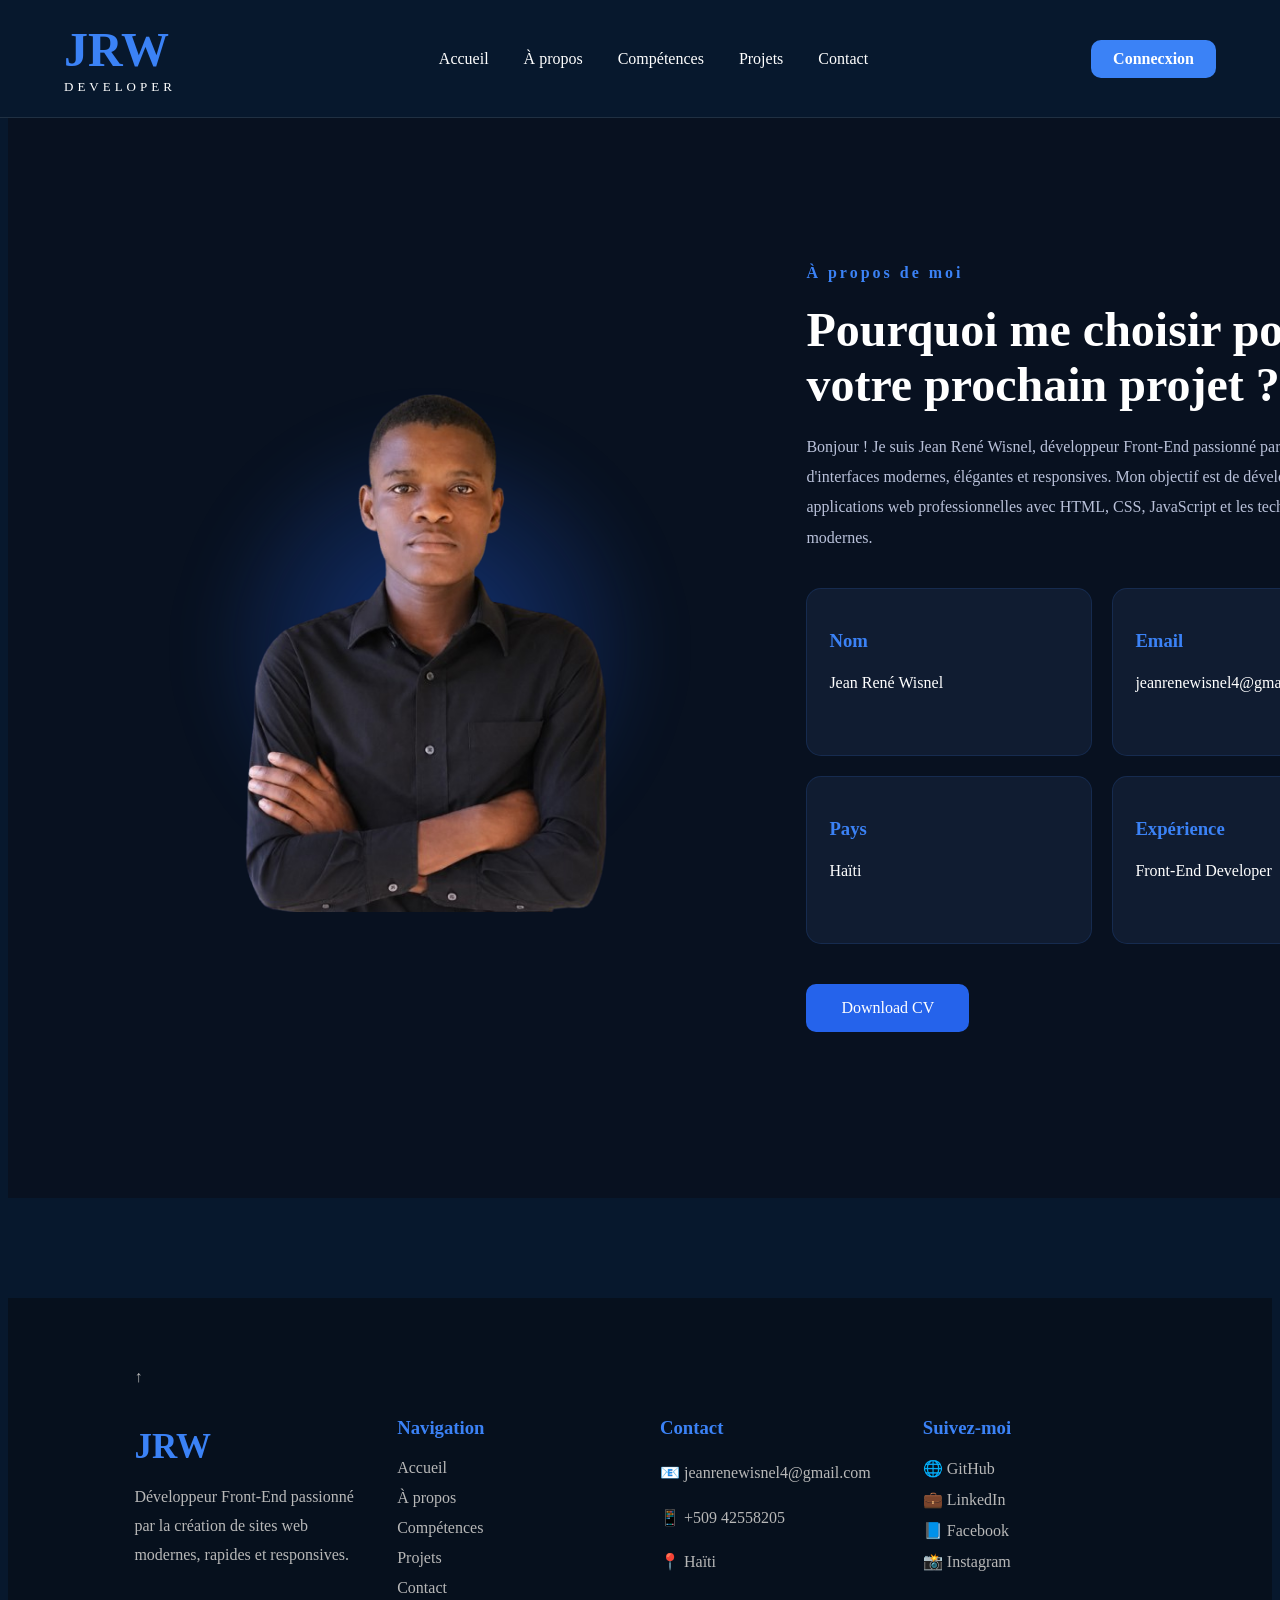
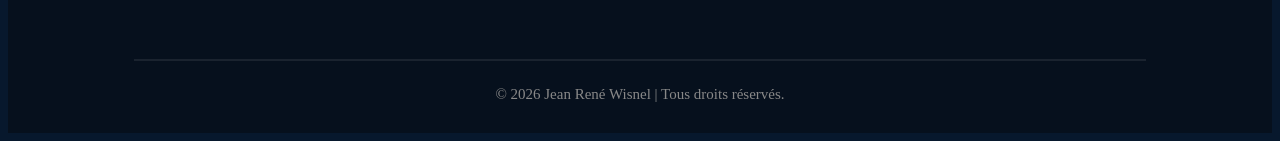
==== about.html @ 9608a63c "Initial commit" ====
<!DOCTYPE html>
<html lang="en">
<head>
    <meta charset="UTF-8">
    <meta name="viewport" content="width=device-width, initial-scale=1.0">
    <link rel="stylesheet" href="style.css">
    <title>À propos</title>
</head>
<body>
<header>
    <nav class="navbar">

        <div class="logo">
            <h1>JRW</h1>
            <span>DEVELOPER</span>
        </div>

        <ul class="nav-links">
            <li><a href="index.html">Accueil</a></li>
            <li><a href="about.html">À propos</a></li>
            <li><a href="skills.html">Compétences</a></li>
            <li><a href="projects.html">Projets</a></li>
            <li><a href="contact.html">Contact</a></li>
        </ul>

        <div class="nav-right">
            <a href="login.html" class="login-btn">
                Connecxion
            </a>
        </div>

    </nav>
</header>

    <section class="about" id="about">

    <div class="about-img">

        <div class="about-circle"></div>

        <img src="jre.png" alt="Jean René Wisnel">

    </div>

    <div class="about-content">

        <span class="subtitle">À propos de moi</span>

        <h2>Pourquoi me choisir pour votre prochain projet ?</h2>

        <p>
            Bonjour ! Je suis Jean René Wisnel, développeur Front-End
            passionné par la création d'interfaces modernes, élégantes et
            responsives. Mon objectif est de développer des applications web
            professionnelles avec HTML, CSS, JavaScript et les technologies
            modernes.
        </p>

        <div class="about-grid">

            <div class="box">
                <h3>Nom</h3>
                <p>Jean René Wisnel</p>
            </div>

            <div class="box">
                <h3>Email</h3>
                <p>jeanrenewisnel4@gmail.com</p>
            </div>

            <div class="box">
                <h3>Pays</h3>
                <p>Haïti</p>
            </div>

            <div class="box">
                <h3>Expérience</h3>
                <p>Front-End Developer</p>
            </div>

        </div>

        <a href="JRWcv.pdf" class="about-btn">
            Download CV
        </a>

    </div>

</section>

<footer class="footer">
  <a href="#top" class="back-to-top">↑</a>


    <div class="footer-container">

        <div class="footer-logo">
            <h2>JRW</h2>
            <p>Développeur Front-End passionné par la création de sites web modernes, rapides et responsives.</p>
        </div>

        <div class="footer-links">
            <h3>Navigation</h3>
            <a href="index.html">Accueil</a>
            <a href="about.html">À propos</a>
            <a href="skills.html">Compétences</a>
            <a href="projects.html">Projets</a>
            <a href="contact.html">Contact</a>
        </div>

        <div class="footer-contact">
            <h3>Contact</h3>
            <p>📧 jeanrenewisnel4@gmail.com</p>
            <p>📱 +509 42558205</p>
            <p>📍 Haïti</p>
        </div>

        <div class="footer-social">
            <h3>Suivez-moi</h3>

            <a href="#">🌐 GitHub</a>
            <a href="#">💼 LinkedIn</a>
            <a href="#">📘 Facebook</a>
            <a href="#">📸 Instagram</a>

        </div>

    </div>

    <hr>

    <div class="copyright">
        © 2026 Jean René Wisnel | Tous droits réservés.
    </div>

</footer>
</body>
</html>
---- style.css ----
body{
    padding-top:90px;
    background: #07182d;
}

header{
    width:100%;
    position:fixed;
    top:0;
    left:0;
    background:#07182d;
    z-index:1000;
    border-bottom:1px solid rgba(255,255,255,.1);
}


.navbar{
    width:90%;
    margin:auto;
    display:flex;
    justify-content:space-between;
    align-items:center;
    padding:22px 0;
}

.nav-links{
    gap:45px;
}

.theme-btn{
    color: none;
    background: none;
    border-radius: none;
    border: none;
}

.login-btn{
    padding:12px 28px;
    border-radius:12px;
    font-weight:600;
}

.logo h1{
    color: #3B82F6;
    font-size: 48px;
    margin: 0;

}
.logo span{
    color:#fff;
    font-size:13px;
    letter-spacing:4px;
}

.nav-links{
    display:flex;
    list-style:none;
    gap:35px;
}

.nav-links a{
    color:white;
    text-decoration:none;
    transition:.3s;
    font-weight:500;
}

.nav-links a:hover,
.nav-links .active{
    color:#00bfff;
}

.nav-right{
    display:flex;
    align-items:center;
    gap:20px;
    color: white;
}


.login-btn{
    background:#3B82F6;
    color:white;
    text-decoration:none;
    padding:10px 22px;
    border-radius:10px;
    transition:.3s;
}

.login-btn:hover{
    background:#009dff;
}


.hero{
    display:flex;
    justify-content:space-between;
    align-items:center;
    gap:60px;
    padding:70px 8%;
    min-height:90vh;
}

.hero-text{
    flex:1;
}

.badge{
    display:inline-block;
    padding:10px 20px;
    border:2px solid #3b82f6;
    border-radius:30px;
    color:#3B82F6;
    margin-bottom:20px;
}

.hero h1{
    font-size:60px;
    margin-bottom:15px;
    color: white;
}

.hero h1 span{
    color:#3B82F6;
}

.hero h2{
    color:#3B82F6;
    margin-bottom:20px;
}

.hero p{
    color:#ccc;
    line-height:1.8;
    max-width:500px;
    margin-bottom:30px;
}

.hero-buttons{
    display:flex;
    gap:20px;
}

.btn-primary,
.btn-secondary{
    text-decoration:none;
    padding:14px 28px;
    border-radius:10px;
    transition:.3s;
}

.btn-primary{
    background:#3B82F6;
    color:#000;
}

.btn-primary:hover{
    transform:translateY(-3px);
}

.btn-secondary{
    border:2px solid #3B82F6;
    color:#3B82F6;
}

.btn-secondary:hover{
    background:#3B82F6;
    color:#000;
}

.hero-image{
    position: relative;
    width: 450px;
    height: 500px;
    display: flex;
    justify-content: center;
    align-items: center;
}

.circle{
    position: absolute;
    width: 380px;
    height: 380px;
    border-radius: 50%;
    background: radial-gradient(circle,
        #3b82f6 0%,
        #2563eb 43%,
        #1d4ed8 40%,
        transparent 100%);
    box-shadow: 0 0 80px rgba(59,130,246,.8);
    z-index: 0;
}

.hero-image img{
    width: 350px;
    position: relative;
    z-index: 1;
}

.hero-image img{
    border-top: none;
    border-left: none;
    border-right: none;
    border-bottom-radius: 5px solid #3b82f6;
}


.footer{
    background:#06101d;
    margin-top:100px;
    padding:70px 10% 30px;
    color:white;
}

.footer-container{
    display:grid;
    grid-template-columns:repeat(4,1fr);
    gap:40px;
}

.footer h2{
    color:#3B82F6;
    font-size:35px;
    margin-bottom:15px;
}

.footer h3{
    color:#3B82F6;
    margin-bottom:20px;
}

.footer p{
    color:#b8b8b8;
    line-height:1.8;
}

.footer a{
    display:block;
    color:#b8b8b8;
    text-decoration:none;
    margin-bottom:12px;
    transition:.3s;
}

.footer a:hover{
    color:#3B82F6;
    padding-left:8px;
}

.footer hr{
    margin:50px 0 25px;
    border:1px solid rgba(255,255,255,.08);
}

.copyright{
    text-align:center;
    color:#888;
    font-size:15px;
}

html{
    scroll-behavior: smooth;
}
html{
    scroll-behavior: smooth;
}

.back-top{
    position: fixed;
    bottom: 30px;
    right: 30px;
    width: 60px;
    height: 60px;
    border-radius: 50%;
    background: #2563eb;
    border: 4px solid rgba(255,255,255,.25);

    display: flex;
    justify-content: center;
    align-items: center;

    text-decoration: none;
    color: #fff;
    font-size: 26px;

    transition: .3s ease;
}

.back-top:hover{
    transform: translateY(-6px) scale(1.08);
    background: #3b82f6;
}

.back-top i{
    color: #fff;
    position: relative;
    top: 15px;
    left: 18px;
}

.back-top::before{
    content: "";
    position: absolute;
    width: 72px;
    height: 72px;
    border-radius: 50%;
    background: rgba(59,130,246,.15);
    z-index: -1;
}


/* BALISE APROPOS */
.about{
    width:100%;
    min-height:100vh;
    padding:100px 10%;
    display:flex;
    justify-content:space-between;
    align-items:center;
    gap:80px;
    background:#081120;
}

.about-img{
    flex:1;
    position:relative;
    display:flex;
    justify-content:center;
    align-items:center;
}

.about-circle{
    position:absolute;
    width:420px;
    height:420px;
    border-radius:50%;
    background:radial-gradient(circle,
    rgba(37,99,235,.45)0%,
    rgba(37,99,235,.18)45%,
    transparent 80%);
    filter:blur(30px);
}

.about-img img{
    width:380px;
    position:relative;
    z-index:2;
    border-radius:20px;
}

.about-content{
    flex:1;
}

.subtitle{
    color:#3B82F6;
    letter-spacing:3px;
    font-weight:bold;
}

.about-content h2{
    font-size:48px;
    color:white;
    margin:20px 0;
}

.about-content p{
    color:#b9c1d9;
    line-height:1.9;
    margin-bottom:35px;
}

.about-grid{
    display:grid;
    grid-template-columns:repeat(2,1fr);
    gap:20px;
    margin-bottom:40px;
}

.box{
    background:#101c31;
    padding:22px;
    border-radius:15px;
    transition:.4s;
    border:1px solid rgba(59,130,246,.15);
}

.box:hover{
    transform:translateY(-8px);
    border-color:#3B82F6;
    box-shadow:0 15px 35px rgba(59,130,246,.25);
}

.box h3{
    color:#3B82F6;
    margin-bottom:8px;
}

.box p{
    color:white;
}

.about-btn{
    display:inline-block;
    padding:15px 35px;
    background:#2563EB;
    color:white;
    text-decoration:none;
    border-radius:10px;
    transition:.3s;
}

.about-btn:hover{
    background:#3B82F6;
    transform:translateY(-5px);
}


/* section competences */
.skills{
    padding:120px 10%;
    background:#07182d;
}

.skills-heading{
    text-align:center;
    margin-bottom:70px;
}

.skills-heading span{
    color:#3B82F6;
    letter-spacing:3px;
    font-weight:700;
}

.skills-heading h2{
    color:#fff;
    font-size:50px;
    margin:15px 0;
}

.skills-heading p{
    color:#b7bfd4;
    max-width:650px;
    margin:auto;
    line-height:1.8;
}

.skills-content{
    display:grid;
    grid-template-columns:1fr 1fr;
    gap:60px;
}

.skill{
    margin-bottom:35px;
}

.skill-info{
    display:flex;
    justify-content:space-between;
    color:white;
    margin-bottom:12px;
    font-weight:600;
}

.bar{
    width:100%;
    height:12px;
    background:#16243d;
    border-radius:30px;
    overflow:hidden;
}

.progress{
    height:100%;
    border-radius:30px;
    background:linear-gradient(90deg,#2563EB,#3B82F6,#60A5FA);
}

.html{
    width:95%;
}

.css{
    width:90%;
}

.js{
    width:15%;
}

.git{
    width:70%;
}

.skills-right{
    display:grid;
    grid-template-columns:repeat(2,1fr);
    gap:25px;
}

.card{
    background:#101c31;
    padding:30px;
    border-radius:20px;
    transition:.4s;
    border:1px solid rgba(59,130,246,.15);
}

.card:hover{
    transform:translateY(-10px);
    border-color:#3B82F6;
    box-shadow:0 20px 40px rgba(59,130,246,.25);
}

.card h3{
    font-size:40px;
    color:#3B82F6;
    margin-bottom:15px;
}

.card h4{
    color:white;
    margin-bottom:15px;
}

.card p{
    color:#b7bfd4;
    line-height:1.8;
}

/* section projets */

.projects{
    padding:120px 10%;
    background:#081120;
}

.projects-title{
    text-align:center;
    margin-bottom:70px;
}

.projects-title span{
    color:#3B82F6;
    letter-spacing:3px;
    font-weight:bold;
}

.projects-title h2{
    font-size:50px;
    color:white;
    margin:15px 0;
}

.projects-title p{
    color:#b7bfd4;
    max-width:650px;
    margin:auto;
    line-height:1.8;
}

.projects-container{
    display:grid;
    grid-template-columns:repeat(auto-fit,minmax(330px,1fr));
    gap:35px;
}

.project-card{
    background:#101c31;
    border-radius:20px;
    overflow:hidden;
    transition:.4s;
    border:1px solid rgba(59,130,246,.15);
}

.project-card:hover{
    transform:translateY(-10px);
    box-shadow:0 20px 40px rgba(59,130,246,.25);
}

.project-card img{
    width:100%;
    height:220px;
    object-fit:cover;
}

.project-content{
    padding:25px;
}

.project-content h3{
    color:white;
    margin-bottom:15px;
}

.project-content p{
    color:#b7bfd4;
    line-height:1.8;
    margin-bottom:25px;
}

.buttons{
    display:flex;
    gap:15px;
}

.btn-view,
.btn-code{
    flex:1;
    text-align:center;
    text-decoration:none;
    padding:12px;
    border-radius:10px;
    transition:.3s;
}

.btn-view{
    background:#2563EB;
    color:white;
}

.btn-code{
    border:2px solid #2563EB;
    color:#3B82F6;
}

.btn-view:hover{
    background:#3B82F6;
}

.btn-code:hover{
    background:#2563EB;
    color:white;
}

/* section contact */
.contact{
    padding:120px 10%;
    background:#07182d;
}

.contact-title{
    text-align:center;
    margin-bottom:70px;
}

.contact-title span{
    color:#3B82F6;
    letter-spacing:3px;
    font-weight:bold;
}

.contact-title h2{
    font-size:50px;
    color:white;
    margin:15px 0;
}

.contact-title p{
    color:#b7bfd4;
}

.contact-container{
    display:grid;
    grid-template-columns:1fr 1fr;
    gap:60px;
}

.contact-info{
    background:#101c31;
    padding:40px;
    border-radius:20px;
}

.contact-info h3{
    color:white;
    margin-bottom:30px;
}

.info{
    margin-bottom:25px;
}

.info h4{
    color:#3B82F6;
    margin-bottom:8px;
}

.info p{
    color:#b7bfd4;
}

.socials{
    display:flex;
    gap:15px;
    flex-wrap:wrap;
    margin-top:30px;
}

.socials a{
    color:white;
    text-decoration:none;
    padding:10px 18px;
    background:#2563EB;
    border-radius:8px;
    transition:.3s;
}

.socials a:hover{
    background:#3B82F6;
}

.contact-form{
    background:#101c31;
    padding:40px;
    border-radius:20px;
}

.contact-form input,
.contact-form textarea{
    width:100%;
    margin-bottom:20px;
    padding:15px;
    background:#16243d;
    border:none;
    border-radius:10px;
    color:white;
    outline:none;
}

.contact-form input::placeholder,
.contact-form textarea::placeholder{
    color:#9ca3af;
}

.contact-form button{
    width:100%;
    padding:15px;
    background:#2563EB;
    border:none;
    border-radius:10px;
    color:white;
    font-size:16px;
    cursor:pointer;
    transition:.3s;
}

.contact-form button:hover{
    background:#3B82F6;
}
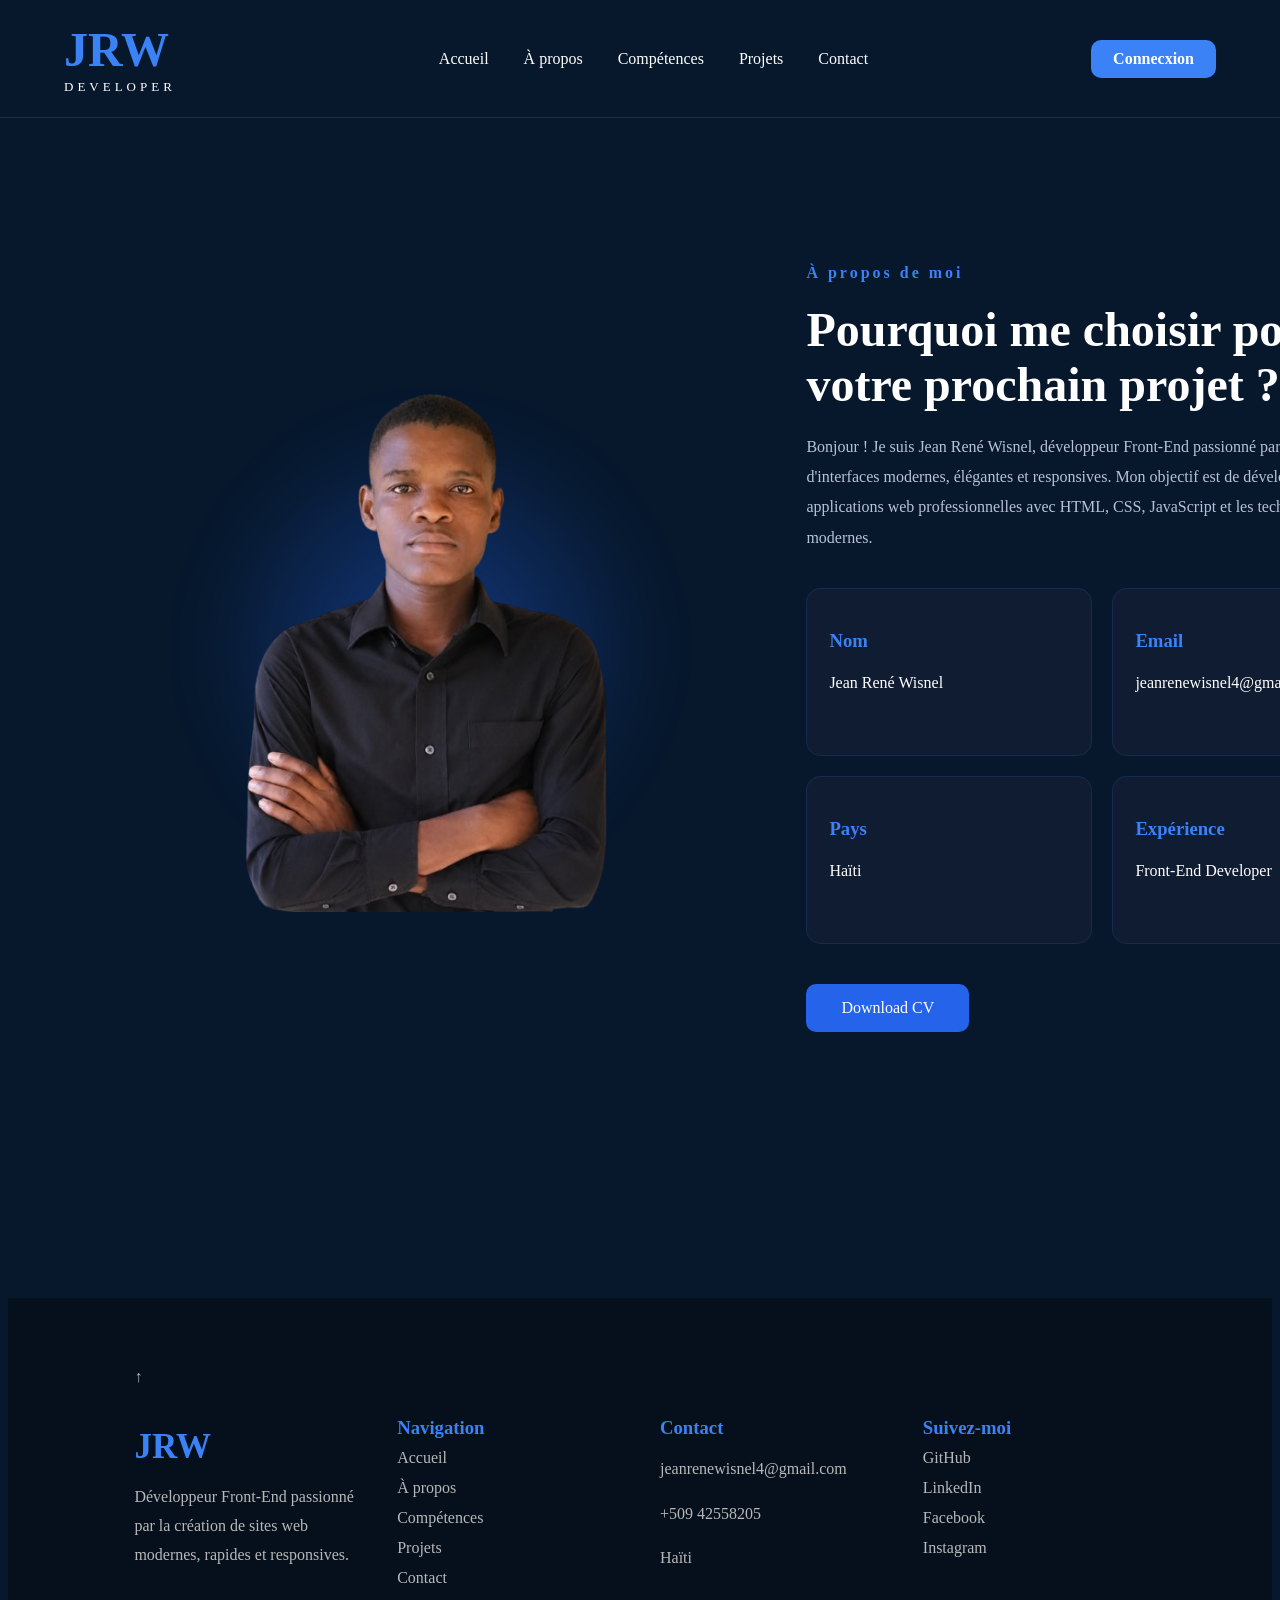
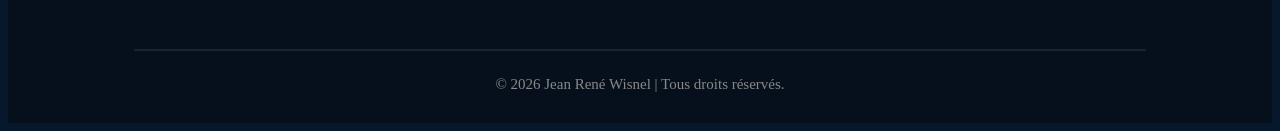
==== commit cfc230b6: "Update portfolio" ====
--- a/about.html
+++ b/about.html
@@ -110,18 +110,18 @@
 
         <div class="footer-contact">
             <h3>Contact</h3>
-            <p>📧 jeanrenewisnel4@gmail.com</p>
-            <p>📱 +509 42558205</p>
-            <p>📍 Haïti</p>
+            <p> jeanrenewisnel4@gmail.com</p>
+            <p> +509 42558205</p>
+            <p> Haïti</p>
         </div>
 
         <div class="footer-social">
             <h3>Suivez-moi</h3>
 
-            <a href="#">🌐 GitHub</a>
-            <a href="#">💼 LinkedIn</a>
-            <a href="#">📘 Facebook</a>
-            <a href="#">📸 Instagram</a>
+            <a href="#"> GitHub</a>
+            <a href="#"> LinkedIn</a>
+            <a href="#"> Facebook</a>
+            <a href="#"> Instagram</a>
 
         </div>
 
@@ -132,7 +132,6 @@
     <div class="copyright">
         © 2026 Jean René Wisnel | Tous droits réservés.
     </div>
-
 </footer>
 </body>
 </html>
--- a/style.css
+++ b/style.css
@@ -226,7 +226,7 @@
 
 .footer h3{
     color:#3B82F6;
-    margin-bottom:20px;
+    margin-bottom:10px;
 }
 
 .footer p{
@@ -318,7 +318,7 @@
     justify-content:space-between;
     align-items:center;
     gap:80px;
-    background:#081120;
+    background:none;
 }
 
 .about-img{
@@ -419,7 +419,7 @@
 /* section competences */
 .skills{
     padding:120px 10%;
-    background:#07182d;
+    background:none;
 }
 
 .skills-heading{
@@ -534,7 +534,7 @@
 
 .projects{
     padding:120px 10%;
-    background:#081120;
+    background:none;
 }
 
 .projects-title{
@@ -638,7 +638,7 @@
 /* section contact */
 .contact{
     padding:120px 10%;
-    background:#07182d;
+    background:none;
 }
 
 .contact-title{
@@ -669,7 +669,7 @@
 }
 
 .contact-info{
-    background:#101c31;
+    background: transparent;
     padding:40px;
     border-radius:20px;
 }
@@ -703,7 +703,7 @@
     color:white;
     text-decoration:none;
     padding:10px 18px;
-    background:#2563EB;
+    background:#3b82f6;
     border-radius:8px;
     transition:.3s;
 }
@@ -713,7 +713,7 @@
 }
 
 .contact-form{
-    background:#101c31;
+    background:transparent;
     padding:40px;
     border-radius:20px;
 }
@@ -749,4 +749,8 @@
 
 .contact-form button:hover{
     background:#3B82F6;
-}+}
+
+/* ========== RESPONSIVE MOBILE ========== */
+
+@media (max-width:768px)
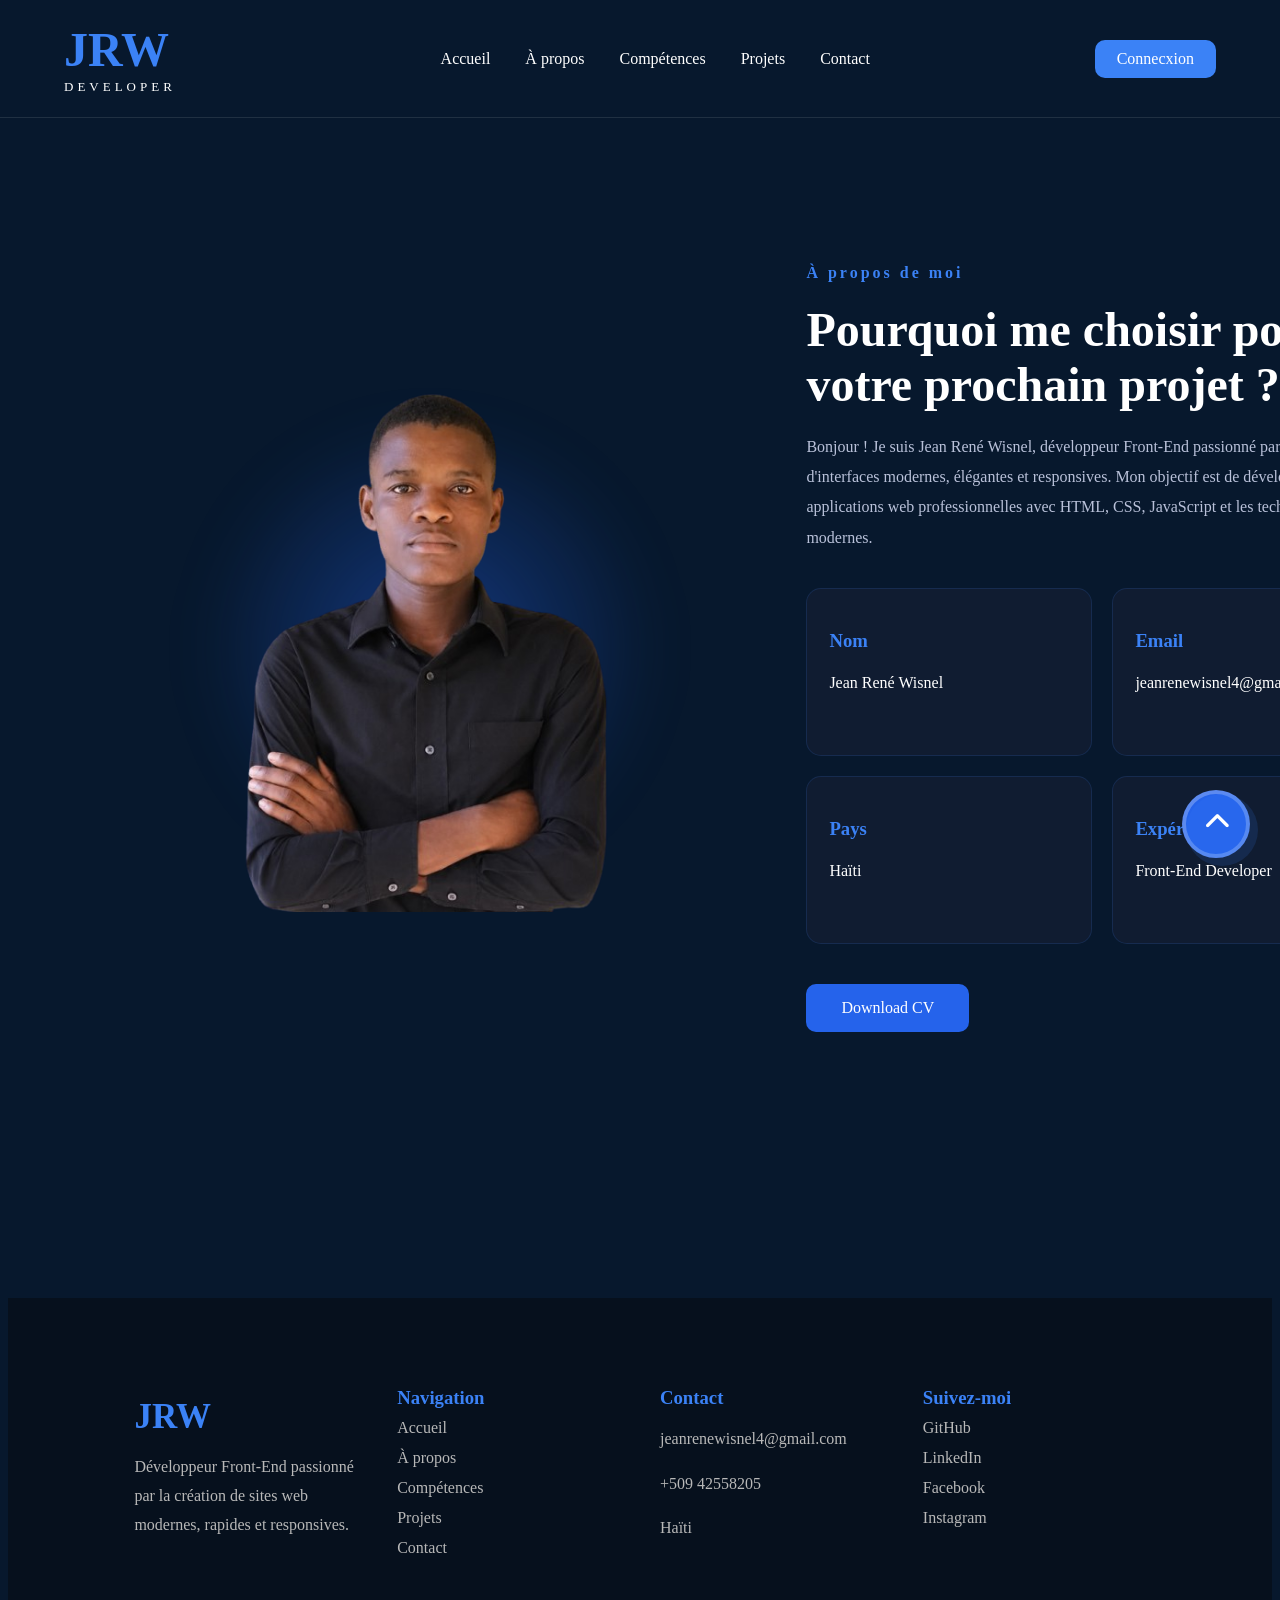
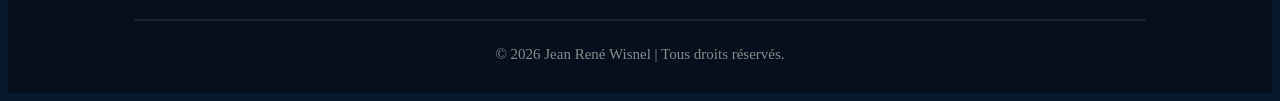
==== commit 6714b185: "Update JRW-portfolio" ====
--- a/about.html
+++ b/about.html
@@ -3,6 +3,7 @@
 <head>
     <meta charset="UTF-8">
     <meta name="viewport" content="width=device-width, initial-scale=1.0">
+    <link rel="stylesheet" href="https://cdnjs.cloudflare.com/ajax/libs/font-awesome/6.7.2/css/all.min.css">
     <link rel="stylesheet" href="style.css">
     <title>À propos</title>
 </head>
@@ -89,7 +90,9 @@
 </section>
 
 <footer class="footer">
-  <a href="#top" class="back-to-top">↑</a>
+  <a href="#top" class="back-top">
+    <i class="fa-solid fa-chevron-up"></i>
+</a>
 
 
     <div class="footer-container">
@@ -132,6 +135,7 @@
     <div class="copyright">
         © 2026 Jean René Wisnel | Tous droits réservés.
     </div>
+
 </footer>
 </body>
 </html>
--- a/style.css
+++ b/style.css
@@ -33,11 +33,12 @@
     border-radius: none;
     border: none;
 }
-
-.login-btn{
-    padding:12px 28px;
-    border-radius:12px;
-    font-weight:600;
+.theme-btn{
+    color: inherit;
+    background: none;
+    border: none;
+    border-radius: 0;
+    cursor: pointer;
 }
 
 .logo h1{
@@ -89,6 +90,13 @@
 
 .login-btn:hover{
     background:#009dff;
+}
+
+.menu-toggle{
+    display:none;
+    font-size:30px;
+    color:white;
+    cursor:pointer;
 }
 
 
@@ -115,7 +123,7 @@
 }
 
 .hero h1{
-    font-size:60px;
+    font-size:50px;
     margin-bottom:15px;
     color: white;
 }
@@ -201,9 +209,33 @@
     border-top: none;
     border-left: none;
     border-right: none;
-    border-bottom-radius: 5px solid #3b82f6;
-}
-
+    border-radius: 8px; solid #3b82f6;
+}
+
+.i-img{
+    color: orange;
+    position: relative;
+    bottom: 150px;
+    background: 0 0 0 0 rgba(13, 76, 185, 0.15);
+    font-size: auto;
+    width: 700px;
+    border-radius: 20px #3b82f6;
+    left: 880px;
+    padding: 30px;
+}
+
+.i-span{
+    text-align: center;
+    color: #3b82f6;
+     position: relative;
+    bottom: 190px;
+    background: 0 0 0 0 rgba(13, 76, 185, 0.15);
+    font-size: auto;
+    width: 700px;
+    border-radius: 20px #3b82f6;
+    left: 950px;
+    padding: 30px;
+}
 
 .footer{
     background:#06101d;
@@ -308,6 +340,230 @@
     z-index: -1;
 }
 
+@media (max-width:768px){
+
+    body{
+        padding-top:80px;
+    }
+
+    .navbar{
+        width:95%;
+        padding:18px 0;
+    }
+
+    .logo h1{
+        font-size:36px;
+    }
+
+    .logo span{
+        font-size:11px;
+        letter-spacing:2px;
+    }
+
+    .menu-toggle{
+        display:block;
+    }
+
+    .nav-links{
+        position:absolute;
+        top:80px;
+        left:0;
+        width:100%;
+        background:#07182d;
+
+        display:flex;
+        flex-direction:column;
+        align-items:center;
+        gap:20px;
+
+        padding:25px 0;
+
+        transform:translateY(-150%);
+        transition:.4s ease;
+    }
+
+    .nav-links.active{
+        transform:translateY(0);
+    }
+
+    .nav-right{
+        display:none;
+    }
+
+    .hero{
+        flex-direction:column-reverse;
+        text-align:center;
+        gap:40px;
+        padding:50px 20px;
+    }
+
+    .hero h1{
+        font-size:42px;
+    }
+
+    .hero h2{
+        font-size:24px;
+    }
+
+    .hero p{
+        max-width:100%;
+    }
+
+    .hero-buttons{
+        justify-content:center;
+        flex-wrap:wrap;
+    }
+
+    .hero-image{
+        width:100%;
+        height:auto;
+    }
+
+    .circle{
+        width:300px;
+        height:300px;
+    }
+
+    .hero-image img{
+        width:260px;
+    }
+
+    .footer-container{
+        grid-template-columns:1fr 1fr;
+        gap:30px;
+    }
+
+html{
+    scroll-behavior: smooth;
+}
+
+.back-top{
+    position: fixed;
+    bottom: 20px;
+    right: 20px;
+    width: 30px;
+    height: 30px;
+    border-radius: 50%;
+    background: #2563eb;
+    border: 4px solid rgba(255,255,255,.25);
+
+    display: flex;
+    justify-content: center;
+    align-items: center;
+
+    text-decoration: none;
+    color: #fff;
+    font-size: 20px;
+    transition: .3s ease;
+}
+
+.back-top:hover{
+    transform: translate Y(-6px) scale(1.08);
+    background: #3b82f6;
+
+}
+
+.back-top i{
+    color: #fff;
+}
+
+.back-top::before{
+    content: "";
+    position: absolute;
+    width: 72px;
+    height: 72px;
+    border-radius: 50%;
+    z-index: -1;
+}
+
+}
+
+@media (max-width:480px){
+
+    body{
+        padding-top:75px;
+    }
+
+    .navbar{
+        width:95%;
+    }
+
+    .logo h1{
+        font-size:30px;
+    }
+
+    .logo span{
+        font-size:10px;
+        letter-spacing:1px;
+    }
+
+    .hero{
+        padding:40px 15px;
+    }
+
+    .badge{
+        padding:8px 16px;
+        font-size:14px;
+    }
+
+    .hero h1{
+        font-size:30px;
+        line-height:1.3;
+    }
+
+    .hero h2{
+        font-size:20px;
+    }
+
+    .hero p{
+        font-size:15px;
+    }
+
+    .hero-buttons{
+        flex-direction:column;
+        gap:15px;
+    }
+
+    .btn-primary,
+    .btn-secondary{
+        width:100%;
+        text-align:center;
+    }
+
+    .circle{
+        width:220px;
+        height:220px;
+    }
+
+    .hero-image img{
+        width:200px;
+    }
+
+    .footer{
+        padding:50px 20px 20px;
+    }
+
+    .footer-container{
+        grid-template-columns:1fr;
+        text-align:center;
+    }
+
+    .footer h2{
+        font-size:28px;
+    }
+
+    .back-top{
+        width:45px;
+        height:45px;
+    }
+
+    .back-top i{
+        top:8px;
+        left:11px;
+        font-size:20px;
+    }
+
+}
 
 /* BALISE APROPOS */
 .about{
@@ -415,6 +671,102 @@
     transform:translateY(-5px);
 }
 
+@media (max-width:768px){
+
+    .about{
+        flex-direction: column;
+        text-align: center;
+        gap: 50px;
+        padding: 80px 20px;
+    }
+
+    .about-img{
+        width: 100%;
+    }
+
+    .about-circle{
+        width: 320px;
+        height: 320px;
+    }
+
+    .about-img img{
+        width: 280px;
+    }
+
+    .about-content{
+        width: 100%;
+    }
+
+    .about-content h2{
+        font-size: 36px;
+    }
+
+    .about-content p{
+        font-size: 16px;
+        line-height: 1.8;
+    }
+
+    .about-grid{
+        grid-template-columns: 1fr;
+        gap: 20px;
+    }
+
+    .about-btn{
+        display: inline-block;
+        width: auto;
+    }
+
+}
+
+@media (max-width:480px){
+
+    .about{
+        padding: 60px 15px;
+        gap: 40px;
+    }
+
+    .subtitle{
+        font-size: 14px;
+        letter-spacing: 2px;
+    }
+
+    .about-content h2{
+        font-size: 28px;
+    }
+
+    .about-content p{
+        font-size: 15px;
+    }
+
+    .about-circle{
+        width: 240px;
+        height: 240px;
+    }
+
+    .about-img img{
+        width: 200px;
+    }
+
+    .box{
+        padding: 18px;
+    }
+
+    .box h3{
+        font-size: 18px;
+    }
+
+    .box p{
+        font-size: 14px;
+    }
+
+    .about-btn{
+        width: 100%;
+        text-align: center;
+        padding: 14px;
+    }
+
+}
+
 
 /* section competences */
 .skills{
@@ -471,11 +823,11 @@
     border-radius:30px;
     overflow:hidden;
 }
-
 .progress{
     height:100%;
     border-radius:30px;
     background:linear-gradient(90deg,#2563EB,#3B82F6,#60A5FA);
+    transition:width 1.5s ease;
 }
 
 .html{
@@ -504,8 +856,8 @@
     background:#101c31;
     padding:30px;
     border-radius:20px;
-    transition:.4s;
     border:1px solid rgba(59,130,246,.15);
+    transition:transform .4s ease, box-shadow .4s ease, border-color .4s ease;
 }
 
 .card:hover{
@@ -528,6 +880,105 @@
 .card p{
     color:#b7bfd4;
     line-height:1.8;
+}
+
+@media (max-width:768px){
+
+    .skills{
+        padding:80px 20px;
+    }
+
+    .skills-heading{
+        margin-bottom:50px;
+    }
+
+    .skills-heading h2{
+        font-size:36px;
+    }
+
+    .skills-heading p{
+        font-size:16px;
+    }
+
+    .skills-content{
+        grid-template-columns:1fr;
+        gap:50px;
+    }
+
+    .skills-right{
+        grid-template-columns:1fr 1fr;
+        gap:20px;
+    }
+
+    .card{
+        padding:25px;
+    }
+
+    .card h3{
+        font-size:32px;
+    }
+
+}
+
+@media (max-width:480px){
+
+    .skills{
+        padding:60px 15px;
+    }
+
+    .skills-heading h2{
+        font-size:28px;
+    }
+
+    .skills-heading span{
+        font-size:14px;
+        letter-spacing:2px;
+    }
+
+    .skills-heading p{
+        font-size:15px;
+    }
+
+    .skills-content{
+        grid-template-columns:1fr;
+        gap:40px;
+    }
+
+    .skill{
+        margin-bottom:25px;
+    }
+
+    .skill-info{
+        font-size:14px;
+    }
+
+    .bar{
+        height:10px;
+    }
+
+    .skills-right{
+        grid-template-columns:1fr;
+        gap:20px;
+    }
+
+    .card{
+        padding:20px;
+        text-align:center;
+    }
+
+    .card h3{
+        font-size:28px;
+    }
+
+    .card h4{
+        font-size:18px;
+    }
+
+    .card p{
+        font-size:14px;
+        line-height:1.7;
+    }
+
 }
 
 /* section projets */
@@ -635,6 +1086,105 @@
     color:white;
 }
 
+@media (max-width:768px){
+
+    .projects{
+        padding:80px 20px;
+    }
+
+    .projects-title{
+        margin-bottom:50px;
+    }
+
+    .projects-title h2{
+        font-size:36px;
+    }
+
+    .projects-title p{
+        font-size:16px;
+    }
+
+    .projects-container{
+        grid-template-columns:repeat(auto-fit,minmax(280px,1fr));
+        gap:25px;
+    }
+
+    .project-card img{
+        height:200px;
+    }
+
+    .project-content{
+        padding:20px;
+    }
+
+    .project-content h3{
+        font-size:22px;
+    }
+
+}
+
+@media (max-width:480px){
+
+    .projects{
+        padding:60px 15px;
+    }
+
+    .projects-title{
+        margin-bottom:40px;
+    }
+
+    .projects-title span{
+        font-size:14px;
+        letter-spacing:2px;
+    }
+
+    .projects-title h2{
+        font-size:28px;
+    }
+
+    .projects-title p{
+        font-size:15px;
+    }
+
+    .projects-container{
+        grid-template-columns:1fr;
+        gap:20px;
+    }
+
+    .project-card{
+        border-radius:15px;
+    }
+
+    .project-card img{
+        height:180px;
+    }
+
+    .project-content{
+        padding:18px;
+    }
+
+    .project-content h3{
+        font-size:20px;
+    }
+
+    .project-content p{
+        font-size:14px;
+        line-height:1.7;
+    }
+
+    .buttons{
+        flex-direction:column;
+        gap:12px;
+    }
+
+    .btn-view,
+    .btn-code{
+        width:100%;
+        padding:14px;
+    }
+
+}
+
 /* section contact */
 .contact{
     padding:120px 10%;
@@ -751,6 +1301,118 @@
     background:#3B82F6;
 }
 
-/* ========== RESPONSIVE MOBILE ========== */
-
-@media (max-width:768px)+@media (max-width:768px){
+
+    .contact{
+        padding:80px 20px;
+    }
+
+    .contact-title{
+        margin-bottom:50px;
+    }
+
+    .contact-title h2{
+        font-size:36px;
+    }
+
+    .contact-title p{
+        font-size:16px;
+    }
+
+    .contact-container{
+        grid-template-columns:1fr;
+        gap:40px;
+    }
+
+    .contact-info,
+    .contact-form{
+        padding:30px;
+    }
+
+    .contact-info h3{
+        font-size:28px;
+    }
+
+    .socials{
+        justify-content:center;
+    }
+
+}
+
+@media (max-width:480px){
+
+    .contact{
+        padding:60px 15px;
+    }
+
+    .contact-title{
+        margin-bottom:40px;
+    }
+
+    .contact-title span{
+        font-size:14px;
+        letter-spacing:2px;
+    }
+
+    .contact-title h2{
+        font-size:28px;
+    }
+
+    .contact-title p{
+        font-size:15px;
+    }
+
+    .contact-container{
+        grid-template-columns:1fr;
+        gap:30px;
+    }
+
+    .contact-info,
+    .contact-form{
+        padding:20px;
+    }
+
+    .contact-info h3{
+        font-size:24px;
+        text-align:center;
+    }
+
+    .info{
+        text-align:center;
+    }
+
+    .info h4{
+        font-size:18px;
+    }
+
+    .info p{
+        font-size:14px;
+    }
+
+    .socials{
+        justify-content:center;
+        gap:10px;
+    }
+
+    .socials a{
+        width:100%;
+        text-align:center;
+        padding:12px;
+    }
+
+    .contact-form input,
+    .contact-form textarea{
+        padding:14px;
+        font-size:15px;
+    }
+
+    .contact-form textarea{
+        min-height:150px;
+    }
+
+    .contact-form button{
+        padding:14px;
+        font-size:15px;
+    }
+
+}
